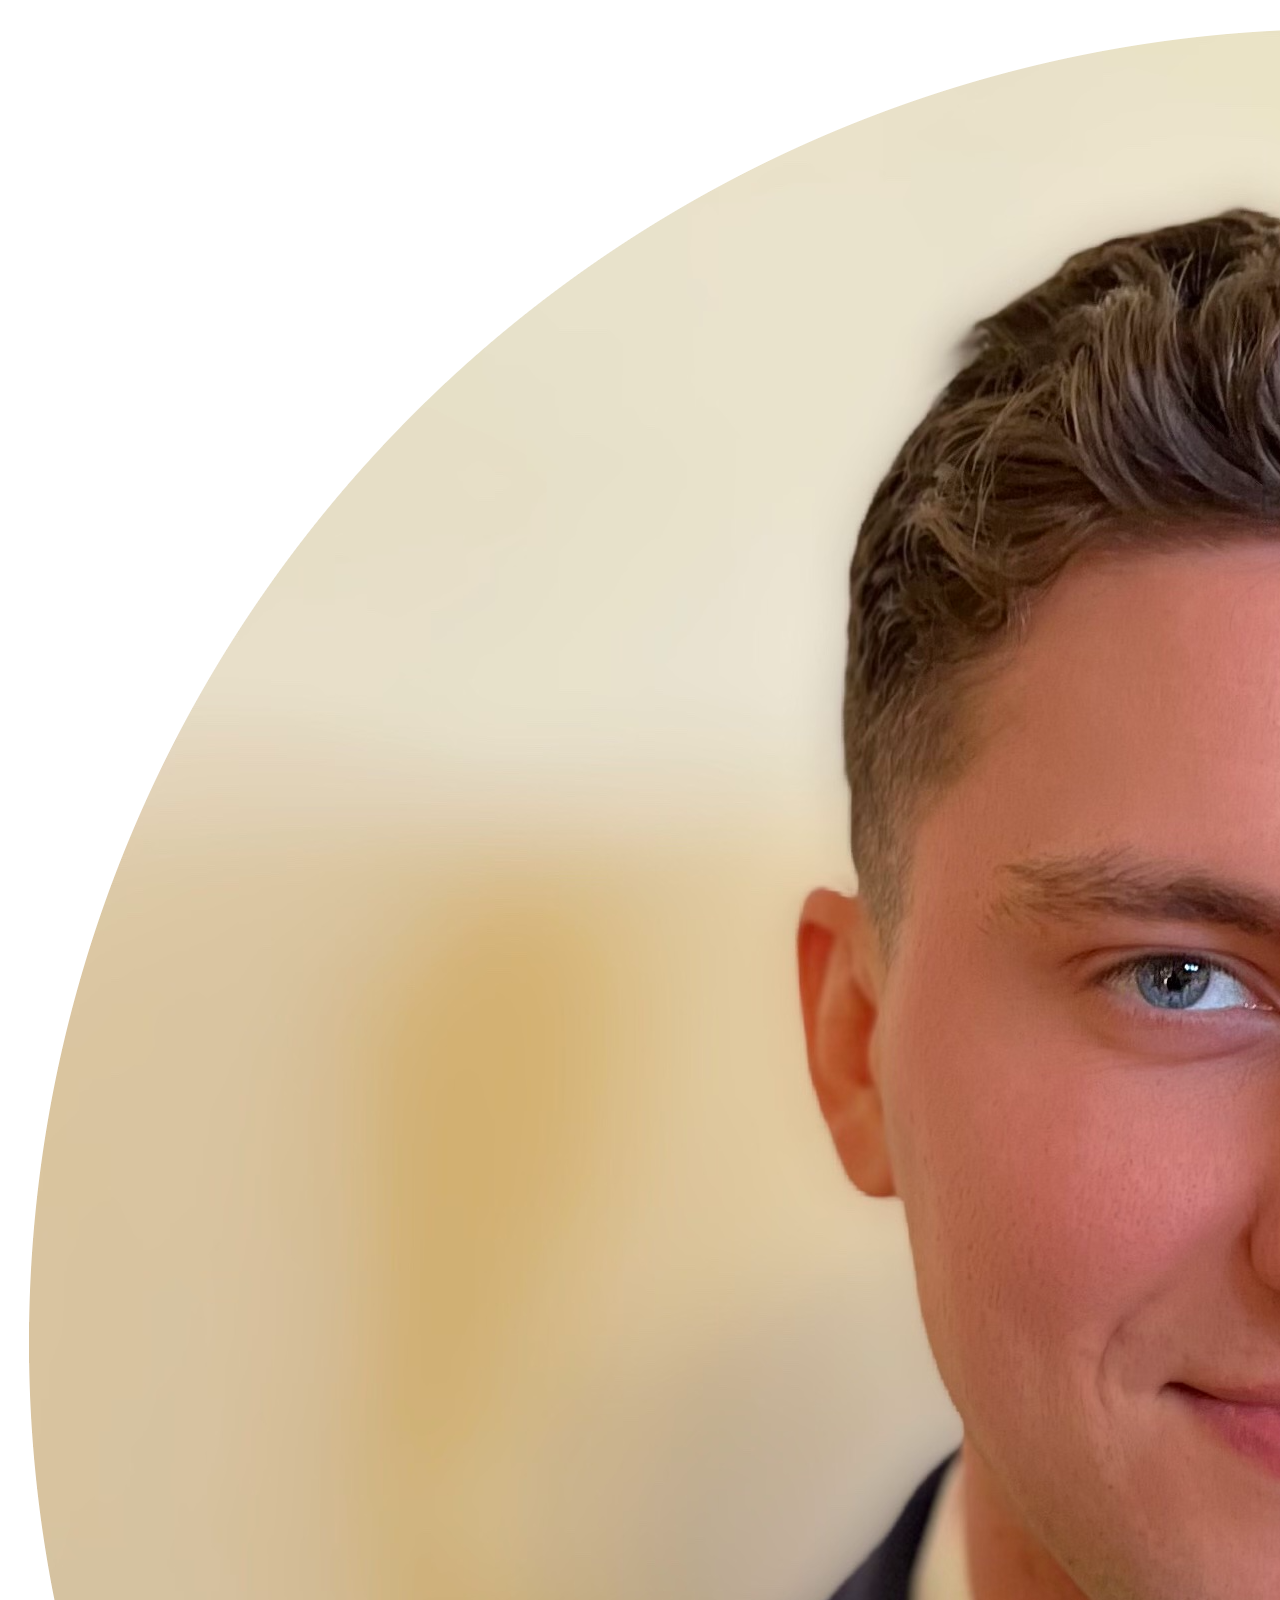
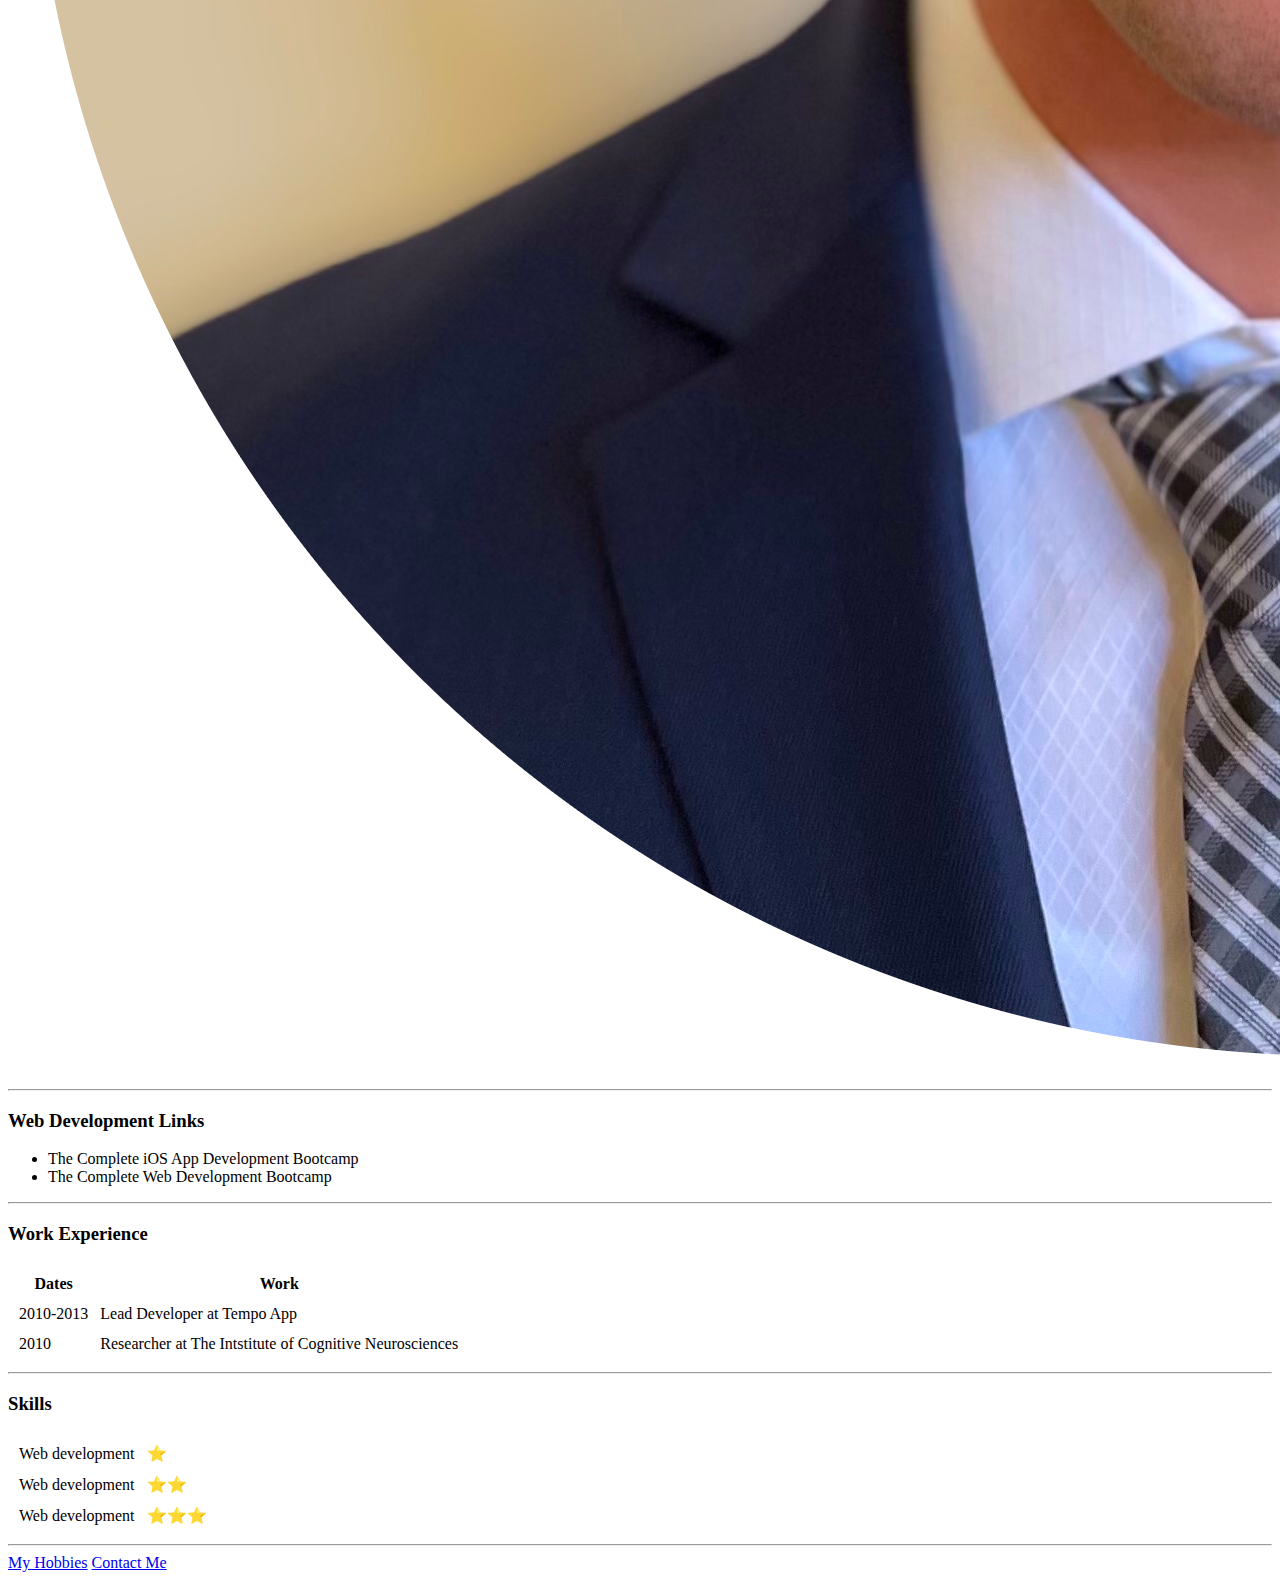
==== index.html @ 1d5b9e76 "starting contact form" ====
<!DOCTYPE html>
<html lang="en">
<head>
    <meta charset="UTF-8">
    <meta http-equiv="X-UA-Compatible" content="IE=edge">
    <meta name="viewport" content="width=device-width, initial-scale=1.0">
    <title>Lawrence's Personal Site</title>
</head>

<body>

    <table cellspacing="20">
        <td><img src="images/Profile-pic-modified (1).png" alt="lawrence profile picture"></td>
        <td><h1>Lawrence Kocaj</h1>
            <p><em>Web Developer! Reach out on <strong><a href="https://www.linkedin.com/in/lawrencekocaj/">linkedin</a></strong>.</em></p>
            <p>I am an iOS and Web Developer. I ❤️ technology and high powered german cars.</p></td>
    </table>  
    <hr>
    <h3>Web Development Links</h3>
    <ul>
        <li>The Complete iOS App Development Bootcamp</li>
        <li>The Complete Web Development Bootcamp</li> 
    </ul>
    <hr>
    <h3>Work Experience</h3>
    <table cellspacing="10">
        <thead>
            <tr>
                <th>Dates</th>
                <th>Work</th>
            </tr>
        </thead>
        <tbody>
            <tr>
                <td>2010-2013</td>
                <td>Lead Developer at Tempo App</td>
            </tr>
            <tr>
                <td>2010</td>
                <td>Researcher at The Intstitute of Cognitive Neurosciences</td>
            </tr>
        </tbody>
    </table>
    <hr>
    <h3>Skills</h3>
    <table cellspacing="10">
        <tr>
            <td>Web development</td>
            <td>⭐️</td>
        </tr>
        <tr>
            <td>Web development</td>
            <td>⭐️⭐️</td>
        </tr>
        <tr>
            <td>Web development</td>
            <td>⭐️⭐️⭐️</td>
        </tr>
    </table>
    <hr>
    <a href="hobbies.html">My Hobbies</a>
    <a href="contact-me.html">Contact Me</a>
</body>
</html>
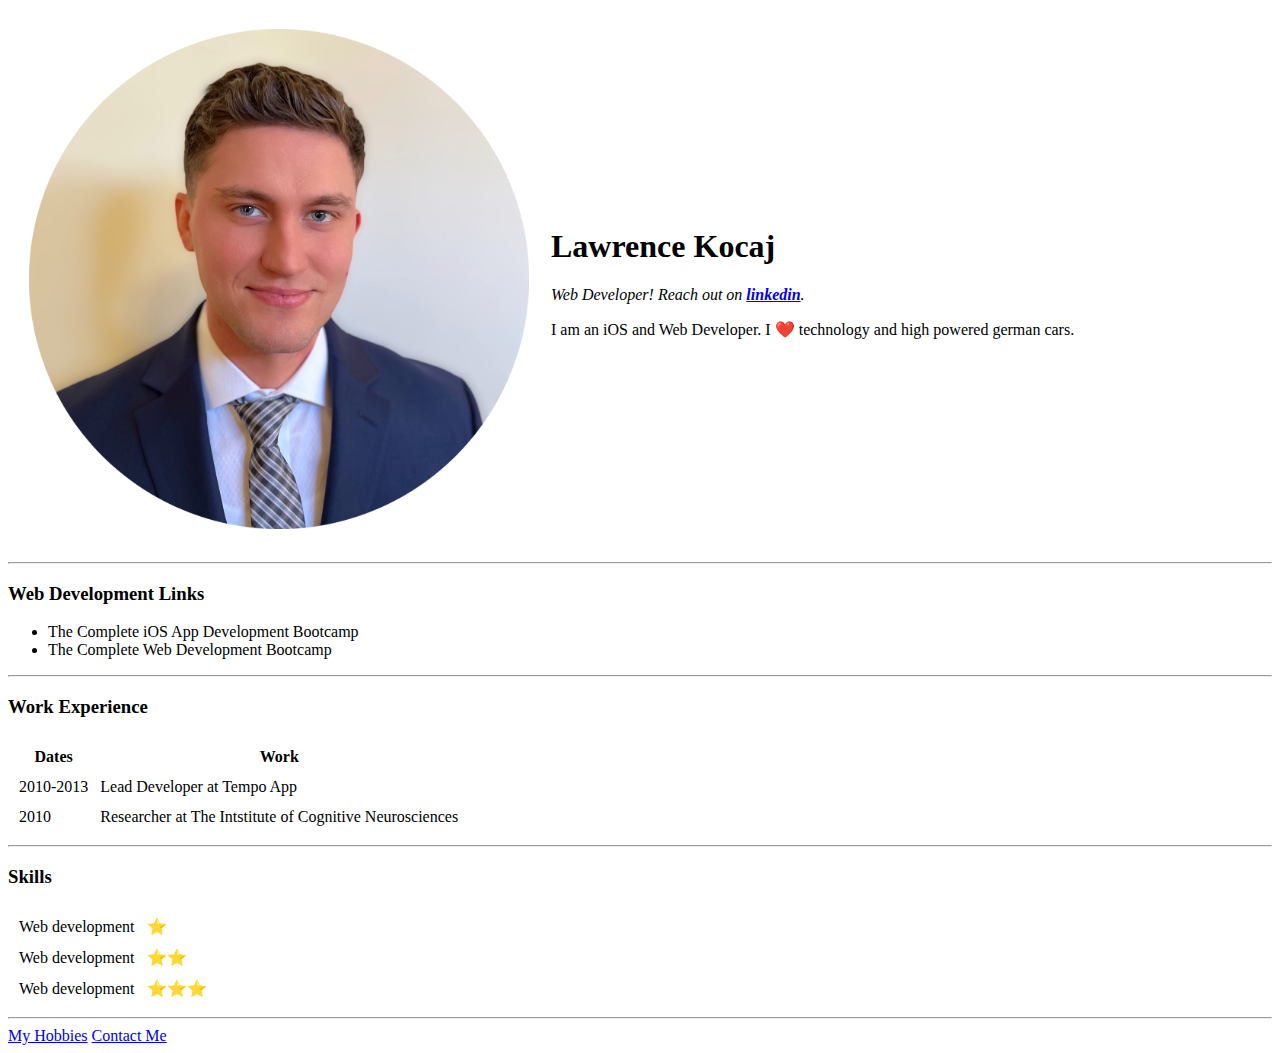
==== commit 45602891: "quick fix for image resize" ====
--- a/index.html
+++ b/index.html
@@ -10,7 +10,7 @@
 <body>
 
     <table cellspacing="20">
-        <td><img src="images/Profile-pic-modified (1).png" alt="lawrence profile picture"></td>
+        <td><img src="images/Profile-pic-modified (1).png" height="500px" width="500px" alt="lawrence profile picture"></td>
         <td><h1>Lawrence Kocaj</h1>
             <p><em>Web Developer! Reach out on <strong><a href="https://www.linkedin.com/in/lawrencekocaj/">linkedin</a></strong>.</em></p>
             <p>I am an iOS and Web Developer. I ❤️ technology and high powered german cars.</p></td>
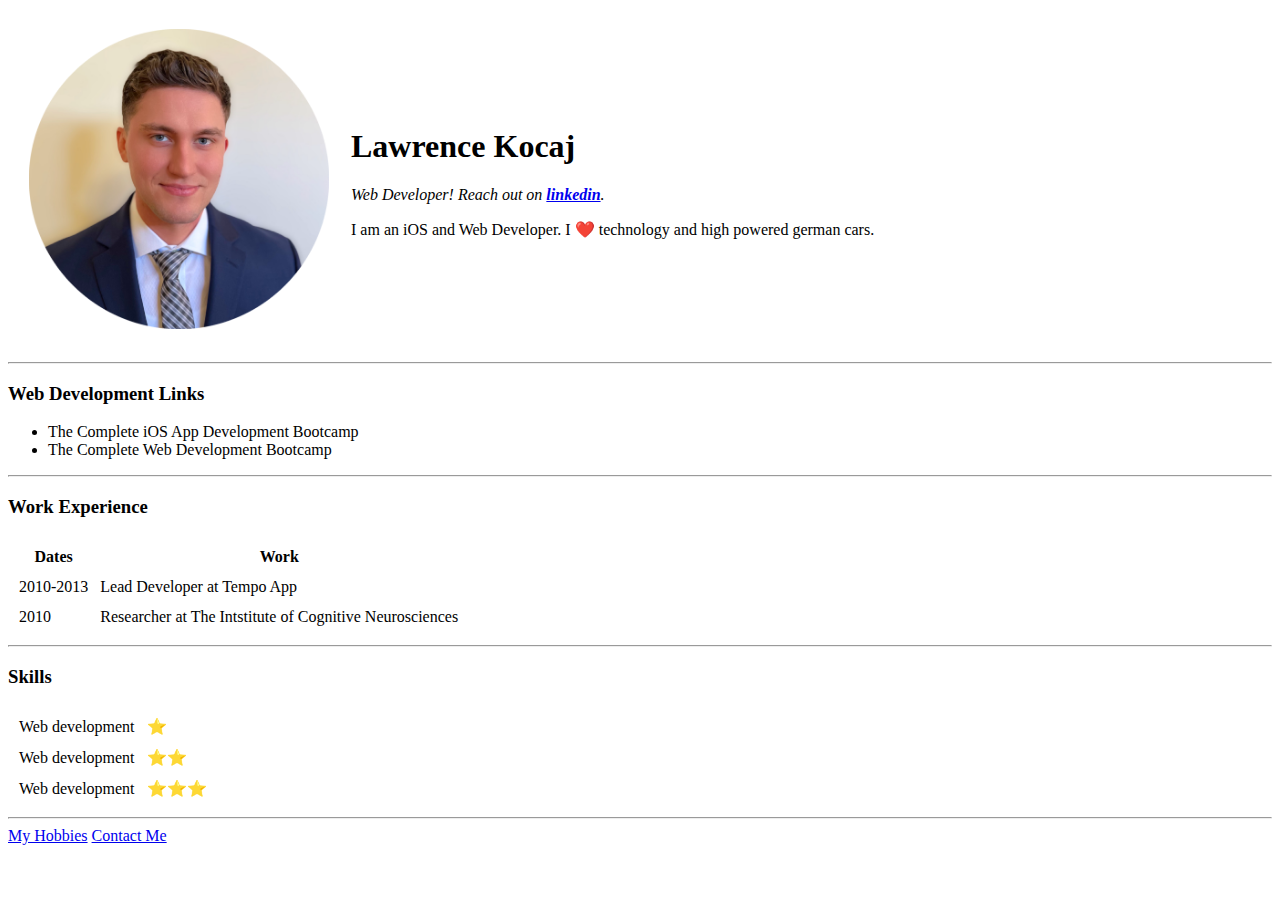
==== commit b8ad0d5f: "resize" ====
--- a/index.html
+++ b/index.html
@@ -10,7 +10,7 @@
 <body>
 
     <table cellspacing="20">
-        <td><img src="images/Profile-pic-modified (1).png" height="500px" width="500px" alt="lawrence profile picture"></td>
+        <td><img src="images/Profile-pic-modified (1).png" height="300px" width="300px" alt="lawrence profile picture"></td>
         <td><h1>Lawrence Kocaj</h1>
             <p><em>Web Developer! Reach out on <strong><a href="https://www.linkedin.com/in/lawrencekocaj/">linkedin</a></strong>.</em></p>
             <p>I am an iOS and Web Developer. I ❤️ technology and high powered german cars.</p></td>
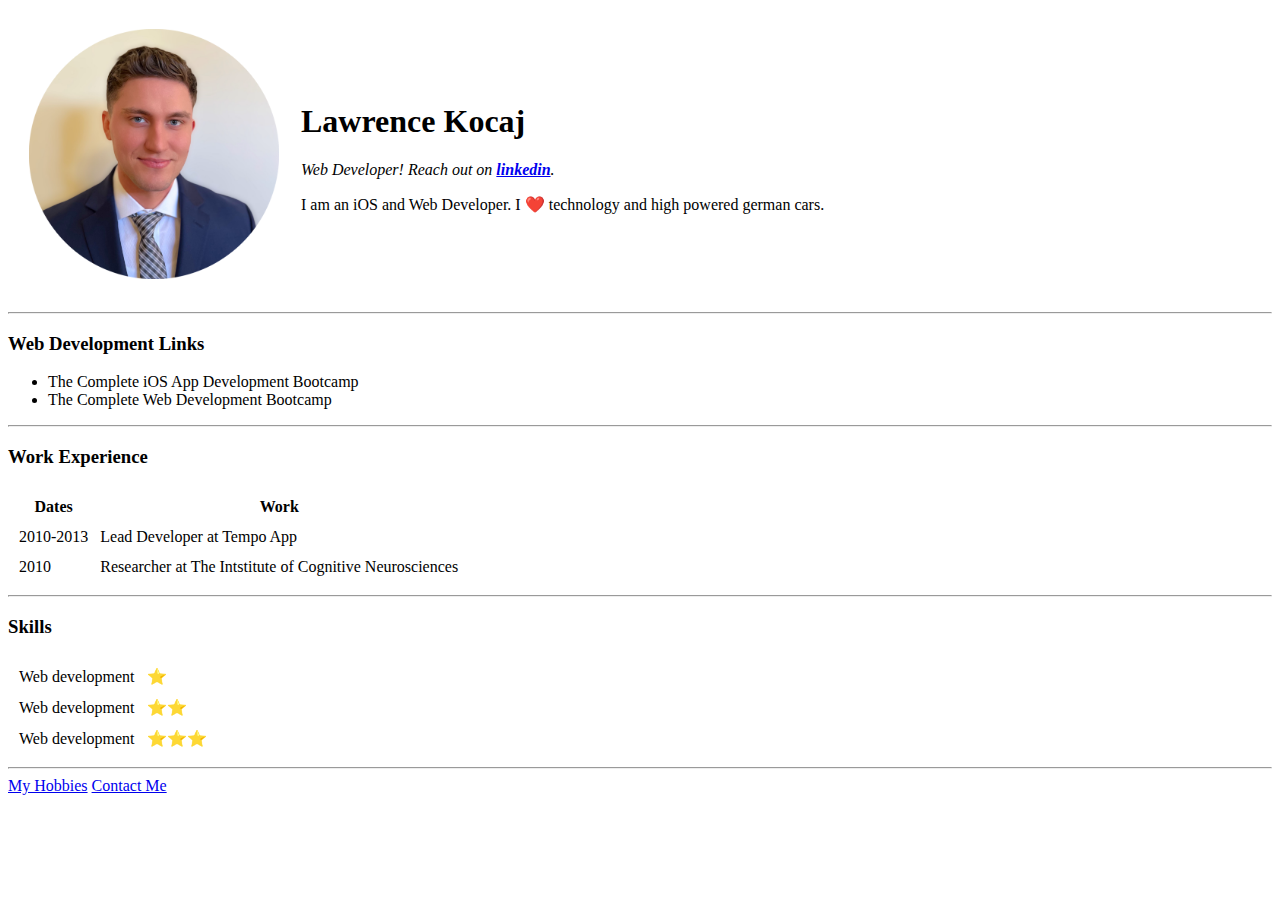
==== commit 5ede7699: "another resize" ====
--- a/index.html
+++ b/index.html
@@ -10,7 +10,7 @@
 <body>
 
     <table cellspacing="20">
-        <td><img src="images/Profile-pic-modified (1).png" height="300px" width="300px" alt="lawrence profile picture"></td>
+        <td><img src="images/Profile-pic-modified (1).png" height="250px" width="250px" alt="lawrence profile picture"></td>
         <td><h1>Lawrence Kocaj</h1>
             <p><em>Web Developer! Reach out on <strong><a href="https://www.linkedin.com/in/lawrencekocaj/">linkedin</a></strong>.</em></p>
             <p>I am an iOS and Web Developer. I ❤️ technology and high powered german cars.</p></td>
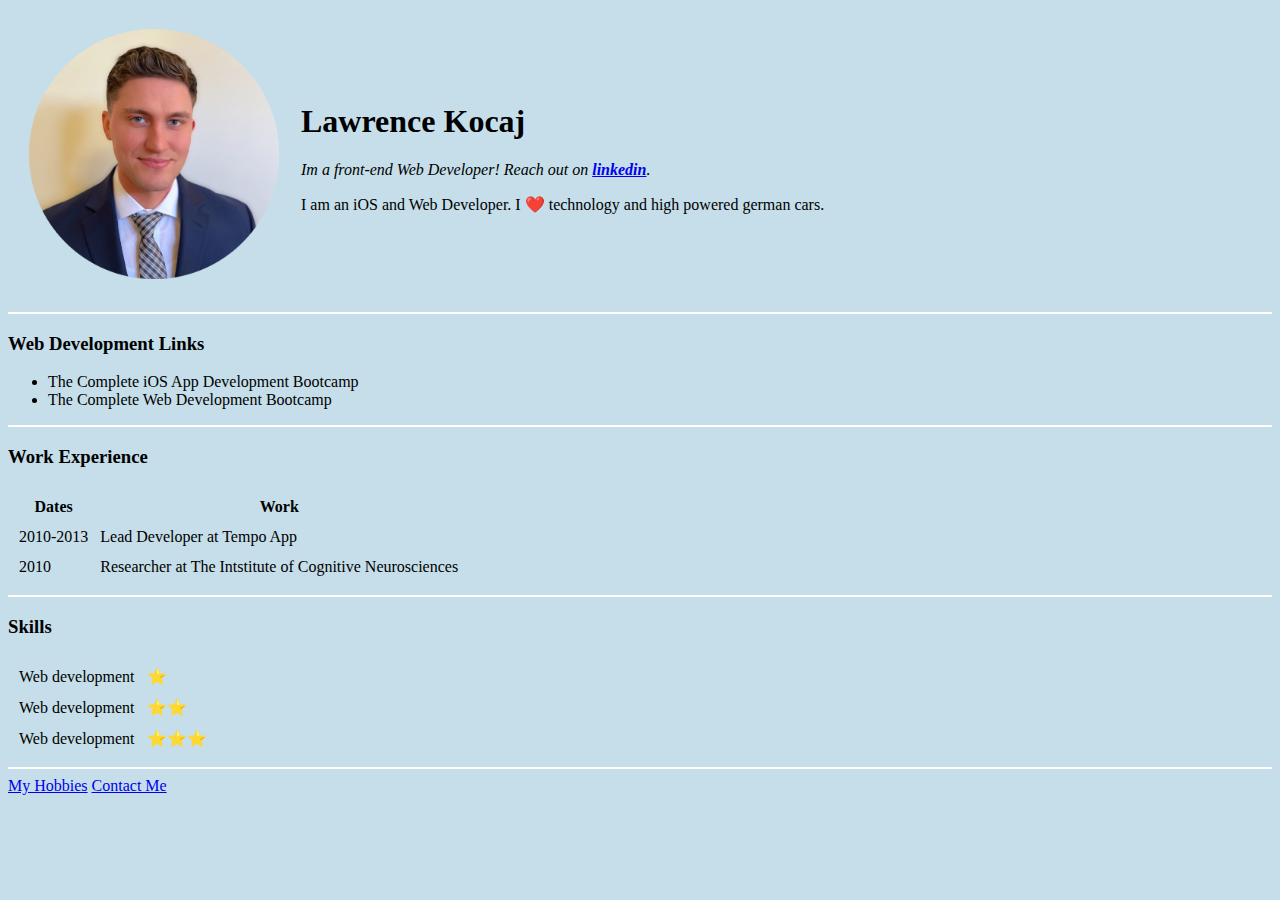
==== commit 0af05876: "playing with inline css for basics" ====
--- a/index.html
+++ b/index.html
@@ -5,14 +5,25 @@
     <meta http-equiv="X-UA-Compatible" content="IE=edge">
     <meta name="viewport" content="width=device-width, initial-scale=1.0">
     <title>Lawrence's Personal Site</title>
+
+    <style>
+        body {
+            background-color: rgb(197, 222, 233);
+        }
+
+        hr {
+            background-color: white;
+            border-style: none;
+            height: 2px;
+        }
+    </style>
 </head>
 
 <body>
-
     <table cellspacing="20">
         <td><img src="images/Profile-pic-modified (1).png" height="250px" width="250px" alt="lawrence profile picture"></td>
         <td><h1>Lawrence Kocaj</h1>
-            <p><em>Web Developer! Reach out on <strong><a href="https://www.linkedin.com/in/lawrencekocaj/">linkedin</a></strong>.</em></p>
+            <p><em>Im a front-end Web Developer! Reach out on <strong><a href="https://www.linkedin.com/in/lawrencekocaj/">linkedin</a></strong>.</em></p>
             <p>I am an iOS and Web Developer. I ❤️ technology and high powered german cars.</p></td>
     </table>  
     <hr>
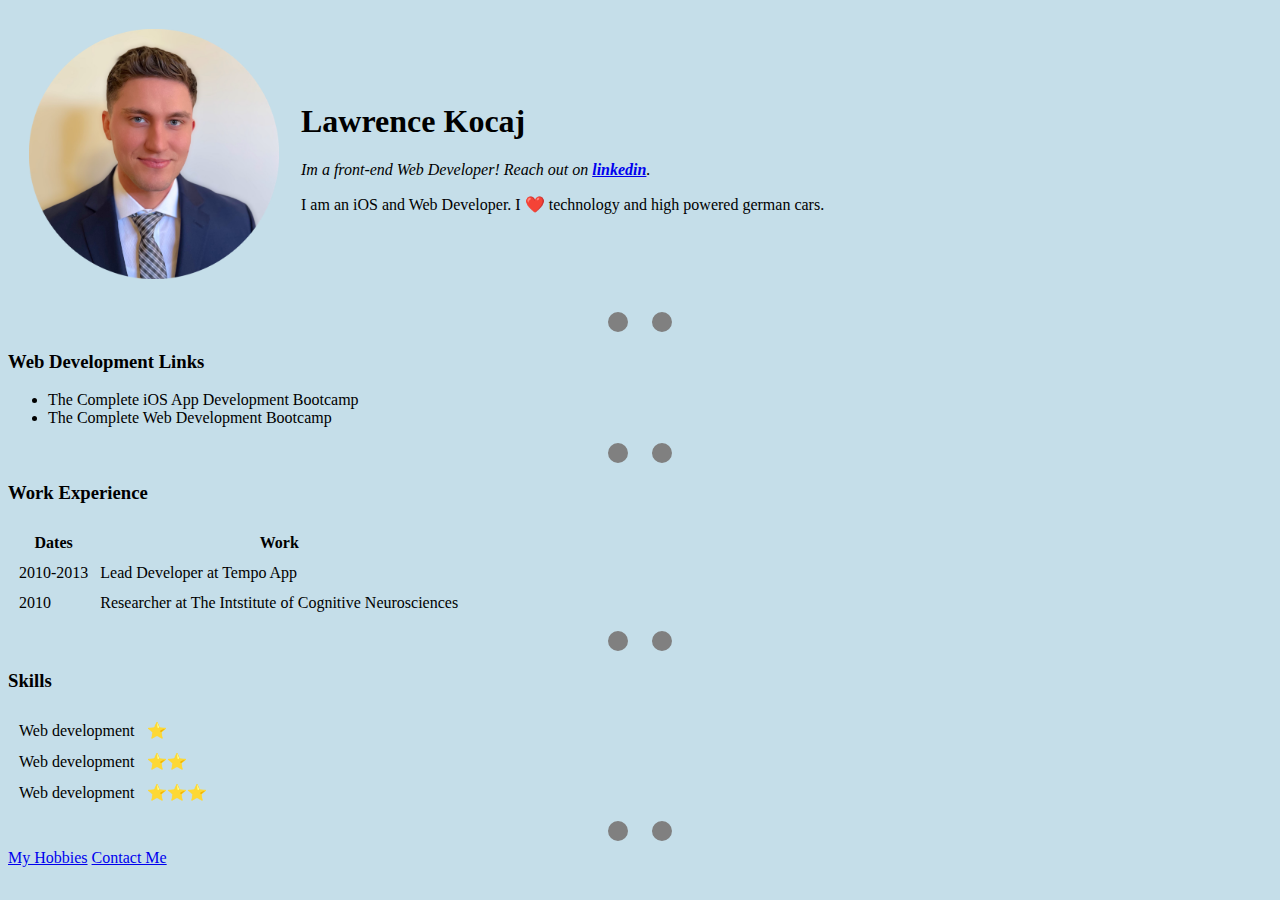
==== commit ce08d2af: "testing out commit feature on vs code, also created css folder" ====
--- a/index.html
+++ b/index.html
@@ -5,18 +5,7 @@
     <meta http-equiv="X-UA-Compatible" content="IE=edge">
     <meta name="viewport" content="width=device-width, initial-scale=1.0">
     <title>Lawrence's Personal Site</title>
-
-    <style>
-        body {
-            background-color: rgb(197, 222, 233);
-        }
-
-        hr {
-            background-color: white;
-            border-style: none;
-            height: 2px;
-        }
-    </style>
+    <link rel="stylesheet" href="/css/styles.css">
 </head>
 
 <body>
--- a/css/styles.css
+++ b/css/styles.css
@@ -0,0 +1,11 @@
+body {
+    background-color: rgb(197, 222, 233);
+}
+
+hr {
+    border-style: none;
+    border-top-style: dotted;
+    border-color: grey;
+    border-width: 20px;
+    width: 5%;
+}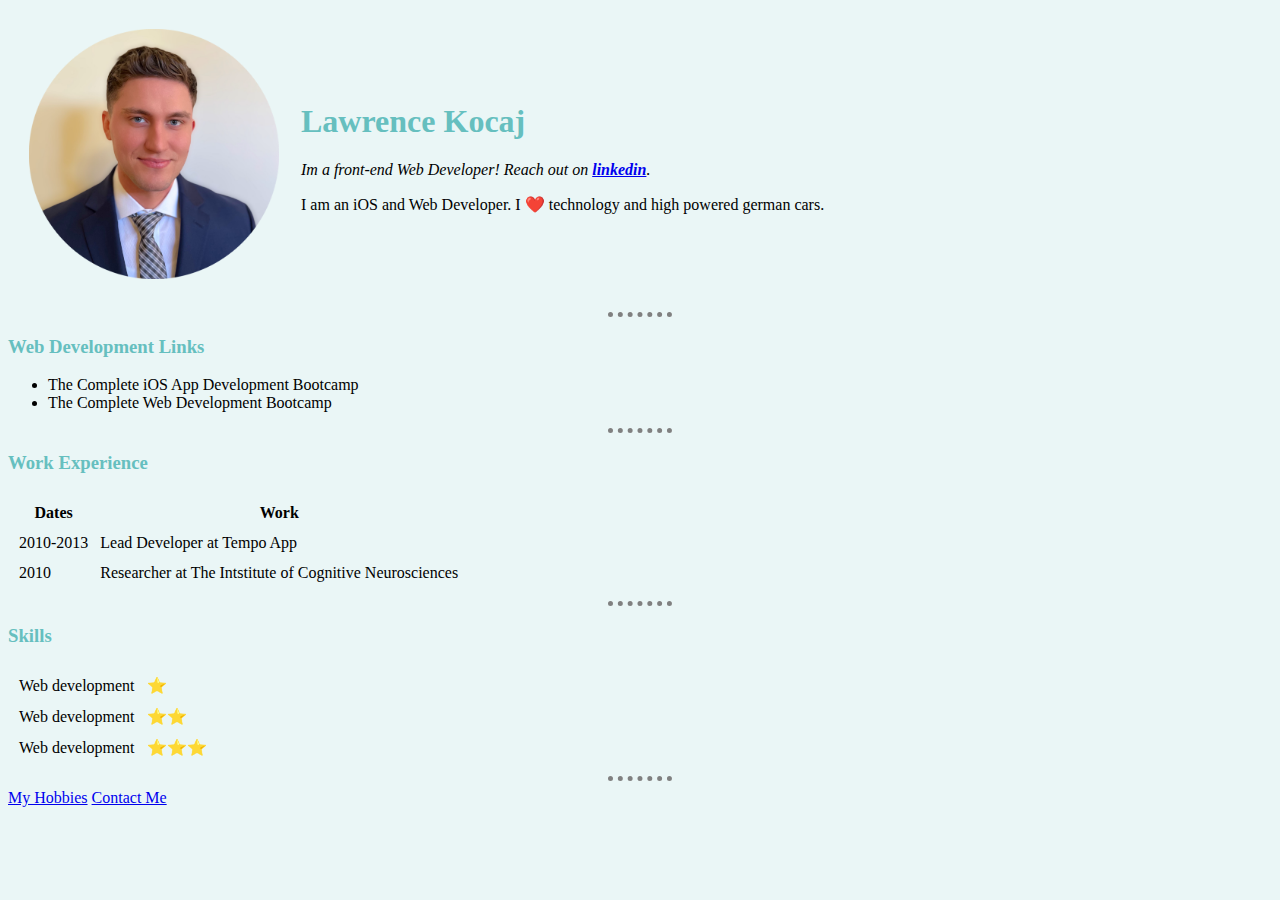
==== commit 05ae4cb4: "fix css" ====
--- a/index.html
+++ b/index.html
@@ -5,7 +5,7 @@
     <meta http-equiv="X-UA-Compatible" content="IE=edge">
     <meta name="viewport" content="width=device-width, initial-scale=1.0">
     <title>Lawrence's Personal Site</title>
-    <link rel="stylesheet" href="/css/styles.css">
+    <link rel="stylesheet" href="css/styles.css">
 </head>
 
 <body>
--- a/css/styles.css
+++ b/css/styles.css
@@ -1,11 +1,15 @@
 body {
-    background-color: rgb(197, 222, 233);
+    background-color: #EAF6F6;
 }
 
 hr {
     border-style: none;
     border-top-style: dotted;
     border-color: grey;
-    border-width: 20px;
+    border-width: 5px;
     width: 5%;
+}
+
+h1, h3 {
+    color: #66BFBF;
 }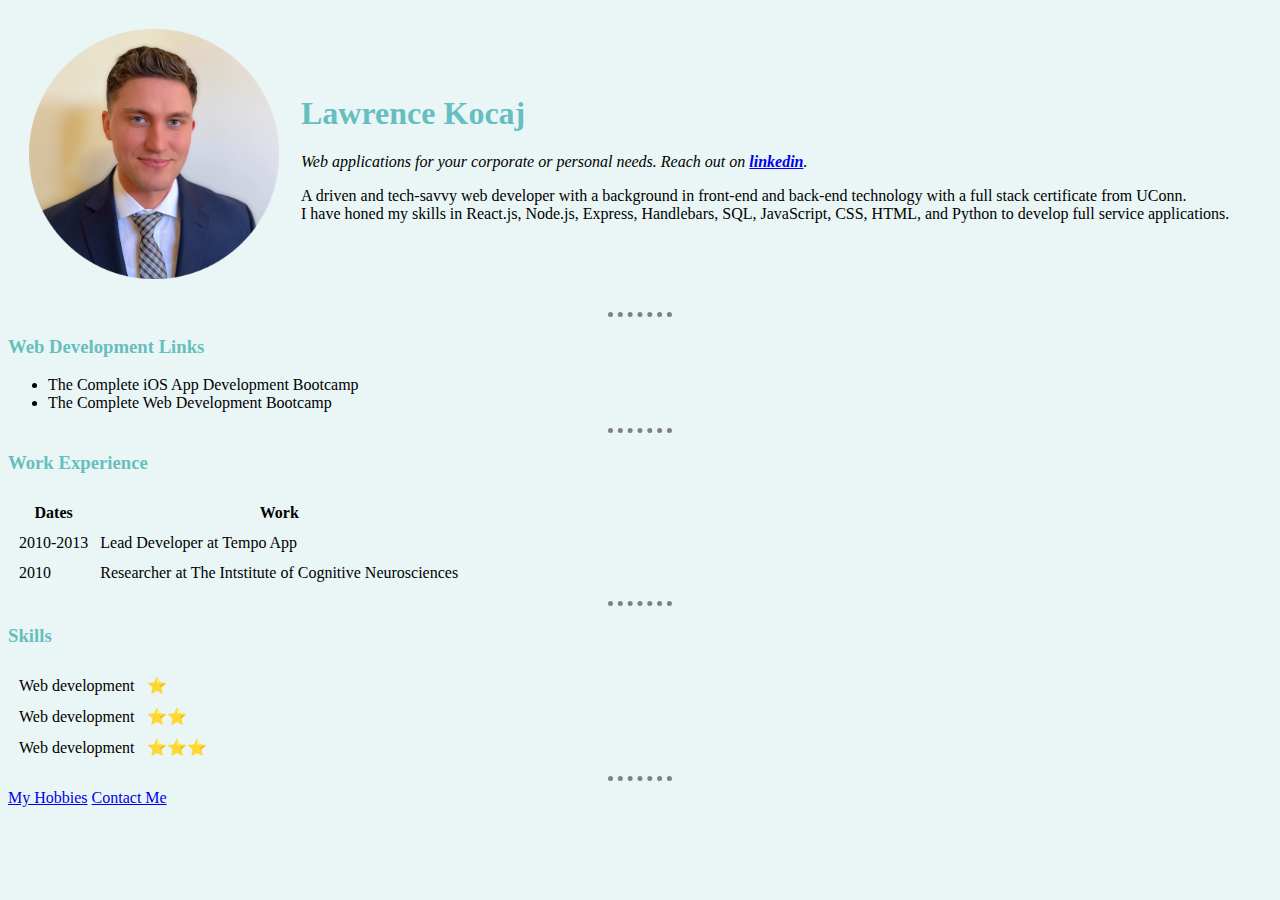
==== commit 283d8aba: "CS style basic site" ====
--- a/index.html
+++ b/index.html
@@ -12,8 +12,8 @@
     <table cellspacing="20">
         <td><img src="images/Profile-pic-modified (1).png" height="250px" width="250px" alt="lawrence profile picture"></td>
         <td><h1>Lawrence Kocaj</h1>
-            <p><em>Im a front-end Web Developer! Reach out on <strong><a href="https://www.linkedin.com/in/lawrencekocaj/">linkedin</a></strong>.</em></p>
-            <p>I am an iOS and Web Developer. I ❤️ technology and high powered german cars.</p></td>
+            <p><em>Web applications for your corporate or personal needs. Reach out on <strong><a href="https://www.linkedin.com/in/lawrencekocaj/">linkedin</a></strong>.</em></p>
+            <p>A driven and tech-savvy web developer with a background in front-end and back-end technology with a full stack certificate from UConn. <br> I have honed my skills in React.js, Node.js, Express, Handlebars, SQL, JavaScript, CSS, HTML, and Python to develop full service applications.</p></td>
     </table>  
     <hr>
     <h3>Web Development Links</h3>
